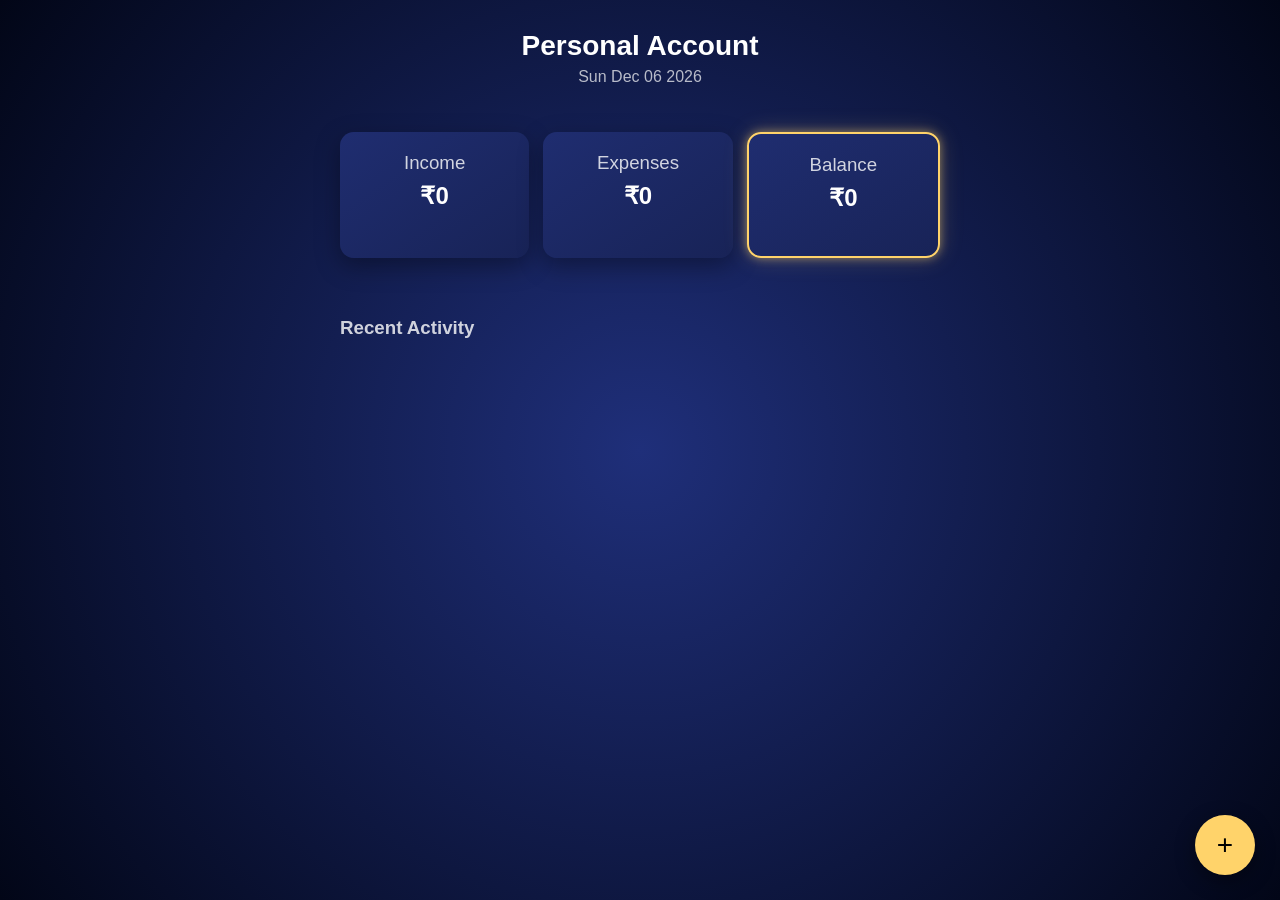
==== html/app.html @ 8399f4f9 "innerlogic for daily is created" ====
<!DOCTYPE html>
<html lang="en">
<head>
<meta charset="UTF-8">
<meta name="viewport" content="width=device-width, initial-scale=1.0">

<title>Daily Tracker</title>

<link rel="stylesheet" href="../css/app.css">
</head>

<body>

<header class="header">
<h2 id="accountName">Personal Account</h2>
<p id="todayDate"></p>
</header>

<section class="summary">

<div class="summary-card">
<h3>Income</h3>
<p id="incomeTotal">₹0</p>
</div>

<div class="summary-card">
<h3>Expenses</h3>
<p id="expenseTotal">₹0</p>
</div>

<div class="summary-card balance">
<h3>Balance</h3>
<p id="balanceTotal">₹0</p>
</div>

</section>

<section class="timeline">

<h3 class="timeline-title">Recent Activity</h3>

<div id="transactionList"></div>

</section>

<button id="fab">+</button>

<div id="transactionModal" class="modal hidden">

<div class="modal-content">

<h3>Add Transaction</h3>

<select id="type">
<option value="income">Income</option>
<option value="expense">Expense</option>
</select>

<input type="number" id="amount" placeholder="Amount">

<input type="text" id="note" placeholder="Note">

<button id="saveTransaction">Save</button>

</div>

</div>

<script src="../js/storage.js"></script>
<script src="../js/app.js"></script>

</body>
</html>
---- css/app.css ----
/* BODY */

body{
margin:0;
font-family:"Segoe UI",Arial;
background:radial-gradient(circle at center,#1f2f7a,#020617);
color:white;
min-height:100vh;
}


/* HEADER */

.header{
text-align:center;
padding:30px 20px 10px;
}

.header h2{
margin:0;
font-size:28px;
font-weight:600;
}

#todayDate{
opacity:0.7;
margin-top:6px;
}


/* SUMMARY CARDS */

.summary{
display:flex;
flex-direction:column;
gap:14px;
padding:20px;
max-width:600px;
margin:auto;
}

.summary-card{
background:linear-gradient(145deg,#1f2d70,#182357);
border-radius:14px;
padding:20px;
text-align:center;
box-shadow:0 8px 25px rgba(0,0,0,0.35);
}

.summary-card h3{
margin:0;
font-weight:500;
opacity:0.8;
}

.summary-card p{
font-size:24px;
margin-top:8px;
font-weight:600;
}


/* BALANCE CARD */

.balance{
border:2px solid #ffd36a;
box-shadow:
0 0 10px rgba(255,211,106,0.5),
0 0 25px rgba(255,211,106,0.2);
}


/* TIMELINE */

.timeline{
max-width:600px;
margin:auto;
padding:20px;
}

.timeline-title{
margin-bottom:10px;
opacity:0.8;
}

.transaction{
display:flex;
justify-content:space-between;
padding:14px;
margin-bottom:8px;
background:#101a46;
border-radius:10px;
}

.income{
color:#22c55e;
font-weight:600;
}

.expense{
color:#ef4444;
font-weight:600;
}


/* FLOATING BUTTON */

#fab{
position:fixed;
bottom:25px;
right:25px;
width:60px;
height:60px;
border-radius:50%;
border:none;
font-size:28px;
background:#ffd36a;
cursor:pointer;
box-shadow:0 6px 20px rgba(0,0,0,0.4);
z-index:1000;
transition:transform 0.2s;
}

#fab:hover{
transform:scale(1.1);
}


/* MODAL */

.modal{
position:fixed;
top:0;
left:0;
width:100%;
height:100%;
background:rgba(0,0,0,0.6);
display:flex;
align-items:center;
justify-content:center;
z-index:999;
}

.modal-content{
background:#1f2d70;
padding:30px;
border-radius:12px;
display:flex;
flex-direction:column;
gap:12px;
width:280px;
}

.modal-content input,
.modal-content select{
padding:10px;
border:none;
border-radius:6px;
}

.modal-content button{
padding:10px;
border:none;
background:#ffd36a;
border-radius:6px;
cursor:pointer;
font-weight:600;
}

.hidden{
display:none;
}


/* DESKTOP RESPONSIVE */

@media (min-width:768px){

.summary{
flex-direction:row;
justify-content:center;
}

.summary-card{
flex:1;
}

}
.delete-btn{
background:none;
border:none;
cursor:pointer;
font-size:16px;
margin-left:10px;
opacity:0.7;
}

.delete-btn:hover{
opacity:1;
}
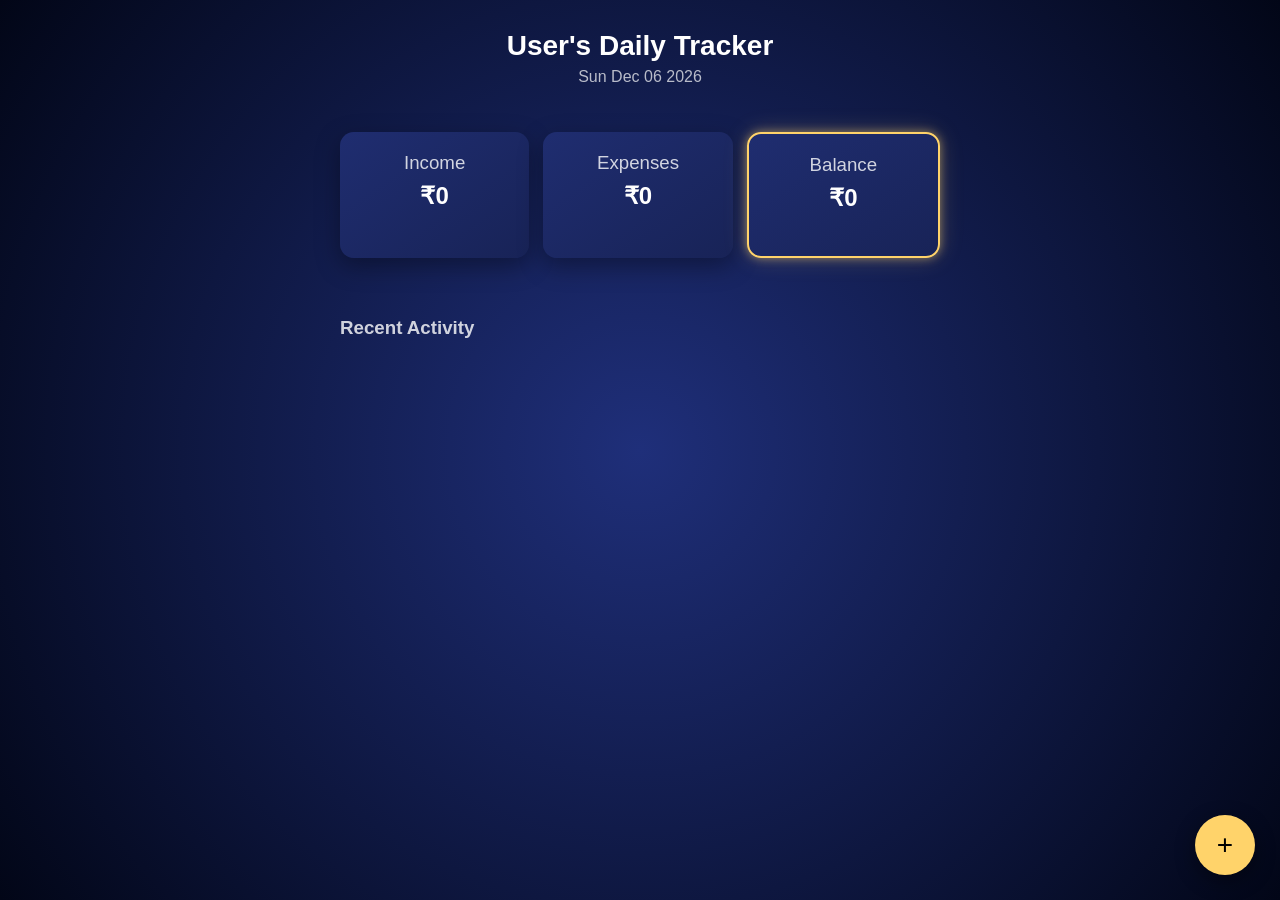
==== commit da6e749f: "refactor: enhance UI components and improve user input handling" ====
--- a/html/app.html
+++ b/html/app.html
@@ -49,21 +49,35 @@
 
 <div class="modal-content">
 
-<h3>Add Transaction</h3>
+<h2>Add Transaction</h2>
 
-<select id="type">
-<option value="income">Income</option>
-<option value="expense">Expense</option>
+<div class="type-toggle">
+<button id="incomeBtn" class="active">Income</button>
+<button id="expenseBtn">Expense</button>
+</div>
+
+<select id="category">
+<option value="">Select Category</option>
+<option value="wage">Wage</option>
+<option value="stocks">Stocks</option>
+<option value="food">Food</option>
+<option value="travel">Travel</option>
+<option value="shopping">Shopping</option>
 </select>
 
-<input type="number" id="amount" placeholder="Amount">
+<input id="amount" type="number" placeholder="Amount">
 
-<input type="text" id="note" placeholder="Note">
+<div class="quick-amounts">
+<button data-amount="100">₹100</button>
+<button data-amount="500">₹500</button>
+<button data-amount="1000">₹1000</button>
+</div>
+
+<input id="note" placeholder="Note (optional)">
 
 <button id="saveTransaction">Save</button>
 
 </div>
-
 </div>
 
 <script src="../js/storage.js"></script>
--- a/css/app.css
+++ b/css/app.css
@@ -85,11 +85,21 @@
 
 .transaction{
 display:flex;
+align-items:center;
 justify-content:space-between;
-padding:14px;
-margin-bottom:8px;
+padding:14px 18px;
+margin-bottom:10px;
 background:#101a46;
-border-radius:10px;
+border-radius:12px;
+}
+.note{
+flex:1;
+}
+
+.amount{
+width:100px;
+text-align:right;
+font-weight:600;
 }
 
 .income{
@@ -134,21 +144,39 @@
 left:0;
 width:100%;
 height:100%;
-background:rgba(0,0,0,0.6);
-display:flex;
+background:rgba(0,0,0,0.5);
+backdrop-filter:blur(6px);
+display:flex;
+justify-content:center;
 align-items:center;
-justify-content:center;
 z-index:999;
+opacity:0;
+pointer-events:none;
+transition:opacity 0.25s ease;
+}
+.modal:not(.hidden){
+opacity:1;
+pointer-events:auto;
 }
 
 .modal-content{
-background:#1f2d70;
+background:rgba(25,35,80,0.9);
 padding:30px;
-border-radius:12px;
+border-radius:16px;
+width:320px;
 display:flex;
 flex-direction:column;
-gap:12px;
-width:280px;
+gap:15px;
+box-shadow:0 10px 30px rgba(0,0,0,0.5);
+
+transform:scale(0.9);
+opacity:0;
+transition:all 0.25s ease;
+}
+
+.modal:not(.hidden) .modal-content{
+transform:scale(1);
+opacity:1;
 }
 
 .modal-content input,
@@ -167,8 +195,77 @@
 font-weight:600;
 }
 
+
+/* TYPE TOGGLE */
+
+.type-toggle{
+display:flex;
+gap:10px;
+}
+
+.type-toggle button{
+flex:1;
+padding:10px;
+border:none;
+border-radius:10px;
+cursor:pointer;
+background:#2d3c88;
+color:white;
+}
+
+.type-toggle button.active{
+background:#ffd36a;
+color:black;
+}
+
+
+/* QUICK AMOUNT */
+
+.quick-amounts{
+display:flex;
+gap:10px;
+}
+
+.quick-amounts button{
+flex:1;
+padding:8px;
+border:none;
+border-radius:8px;
+background:#1f2d70;
+color:white;
+cursor:pointer;
+}
+
+
+/* DELETE BUTTON */
+
+.delete-btn{
+background:none;
+border:none;
+cursor:pointer;
+font-size:16px;
+margin-left:15px;
+color:white;
+opacity:0.6;
+transition:all 0.2s ease;
+}
+
+.delete-btn:hover{
+color:#ef4444;
+opacity:1;
+transform:scale(1.1);
+}
+
+.delete-btn:hover{
+opacity:1;
+}
+
+
+/* HIDDEN CLASS */
+
 .hidden{
-display:none;
+opacity:0;
+pointer-events:none;
 }
 
 
@@ -185,16 +282,4 @@
 flex:1;
 }
 
-}
-.delete-btn{
-background:none;
-border:none;
-cursor:pointer;
-font-size:16px;
-margin-left:10px;
-opacity:0.7;
-}
-
-.delete-btn:hover{
-opacity:1;
 }
